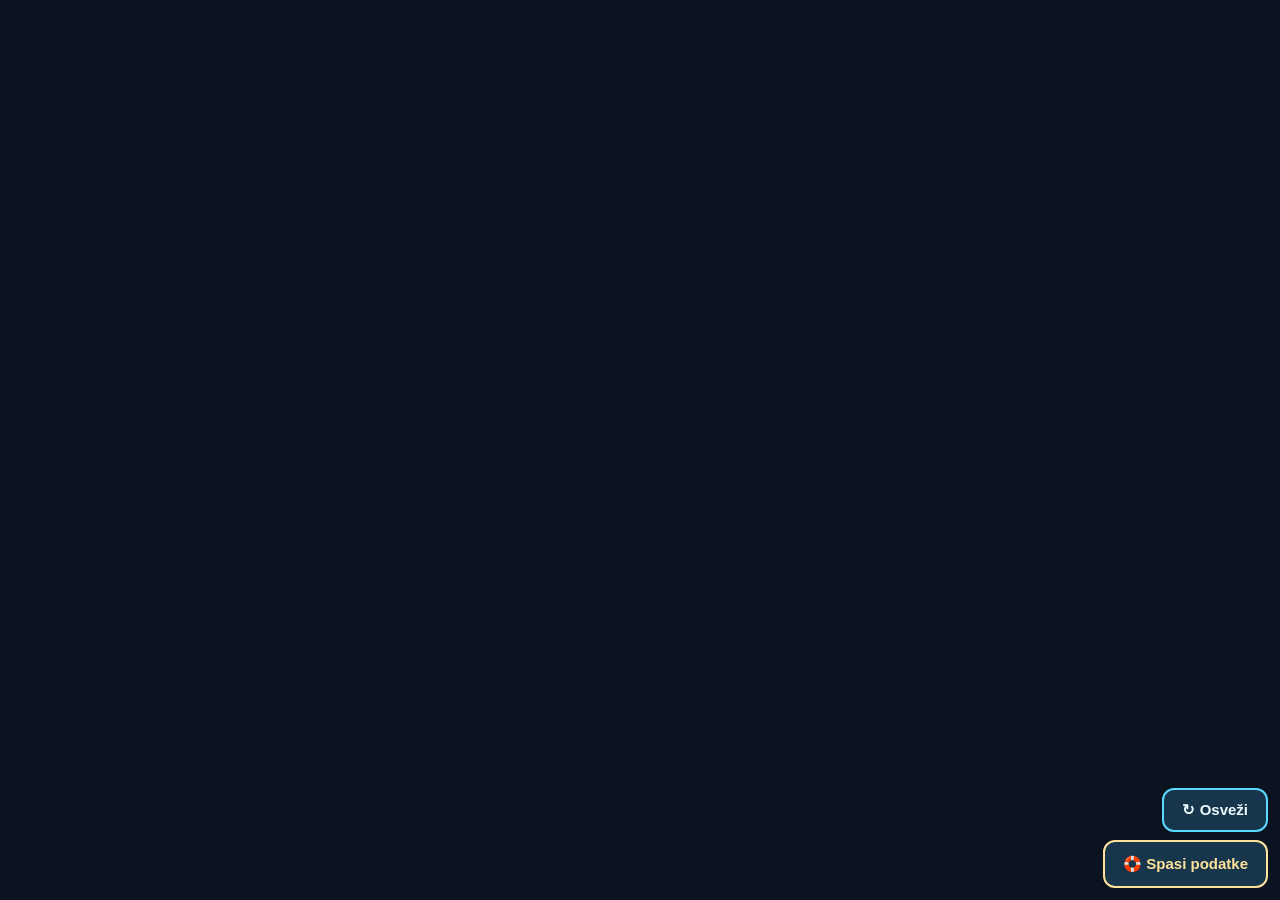
==== refresh.html @ 8f1d7c36 "Add daily photo calendar and cross-day module archives" ====
<!doctype html>
<html lang="sr-Latn">
<head>
  <meta charset="utf-8">
  <meta name="viewport" content="width=device-width,initial-scale=1">
  <meta name="theme-color" content="#0b1220">
  <title>TASKER osvežavanje</title>
  <style>
    *{box-sizing:border-box}body{margin:0;min-height:100vh;display:grid;place-items:center;padding:24px;background:#07101e;color:#eef7ff;font-family:Arial,sans-serif}
    main{width:min(92vw,460px);padding:30px;border:1px solid #3bff75;border-radius:22px;background:#10223a;text-align:center;box-shadow:0 0 35px rgba(59,255,117,.2)}
    .logo{display:grid;place-items:center;width:68px;height:68px;margin:0 auto 18px;border-radius:18px;background:#347ff0;font-size:38px;font-weight:900}
    h1{margin:0 0 10px}p{color:#9eb2c7;line-height:1.5}.bar{height:8px;margin-top:22px;overflow:hidden;border-radius:99px;background:#091525}.bar i{display:block;width:45%;height:100%;border-radius:inherit;background:#4cff7e;box-shadow:0 0 14px #4cff7e;animation:move 1s infinite alternate}
    @keyframes move{to{transform:translateX(120%)}}
  </style>
</head>
<body><main><div class="logo">T</div><h1>Osvežavam TASKER</h1><p>Briše se samo stara verzija aplikacije. Vaši zaposleni, materijal i dokumenti ostaju sačuvani.</p><div class="bar"><i></i></div></main>
<script>
(async()=>{
  try {
    if ('serviceWorker' in navigator) {
      const registrations=await navigator.serviceWorker.getRegistrations()
      await Promise.all(registrations.map((registration)=>registration.unregister()))
    }
    if ('caches' in window) {
      const names=await caches.keys()
      await Promise.all(names.filter((name)=>name.startsWith('tasker-')).map((name)=>caches.delete(name)))
    }
  } catch {}
  location.replace('./index.html?v=1122&fresh='+Date.now())
})()
</script></body></html>
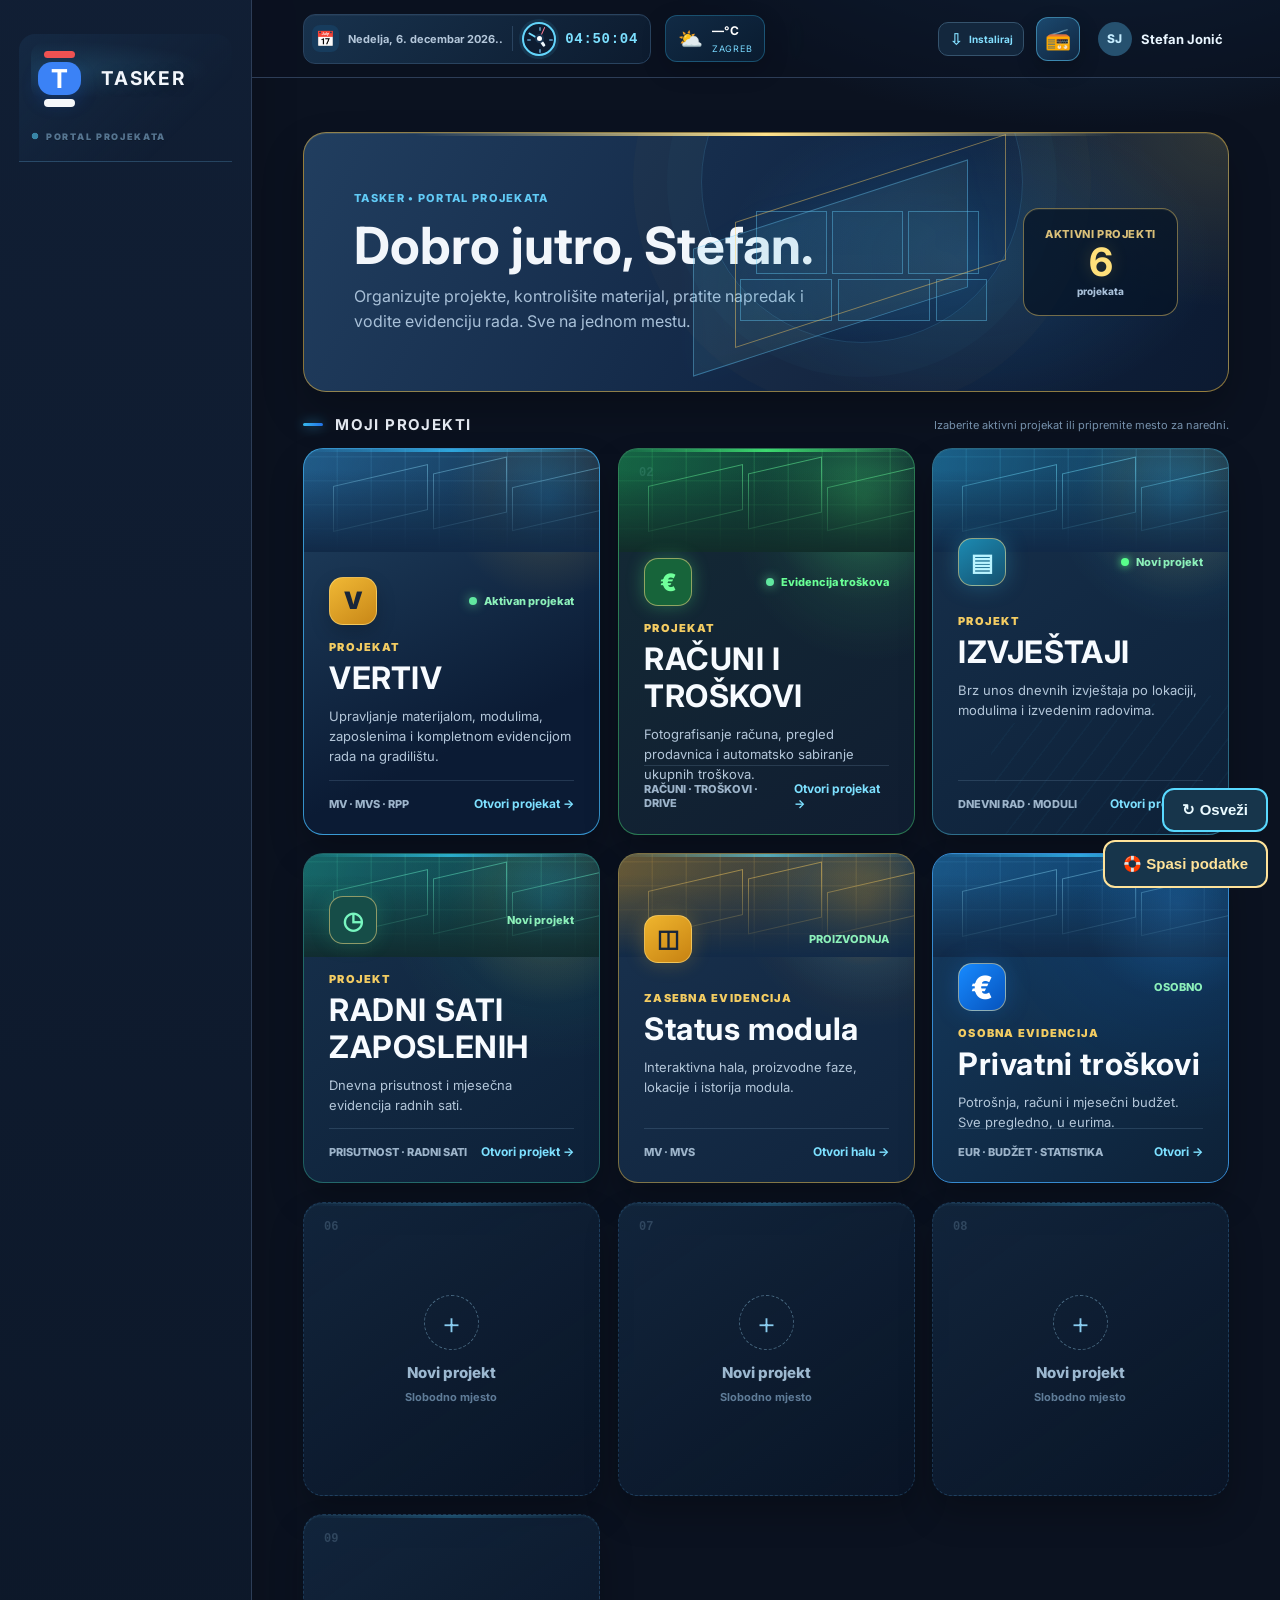
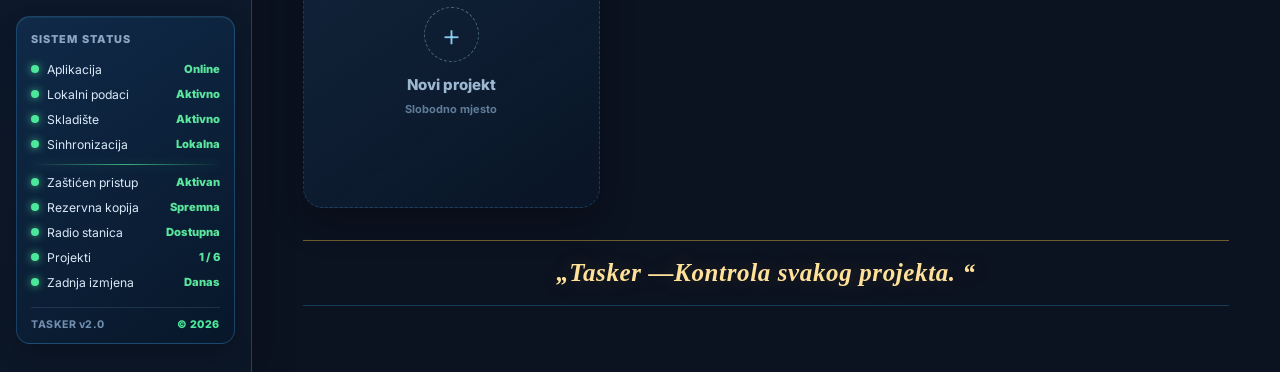
==== commit 6730f224: "Add dispatch remaining-work checklist and newest-first ordering" ====
--- a/refresh.html
+++ b/refresh.html
@@ -26,6 +26,6 @@
       await Promise.all(names.filter((name)=>name.startsWith('tasker-')).map((name)=>caches.delete(name)))
     }
   } catch {}
-  location.replace('./index.html?v=1122&fresh='+Date.now())
+  location.replace('./index.html?v=1125&fresh='+Date.now())
 })()
 </script></body></html>
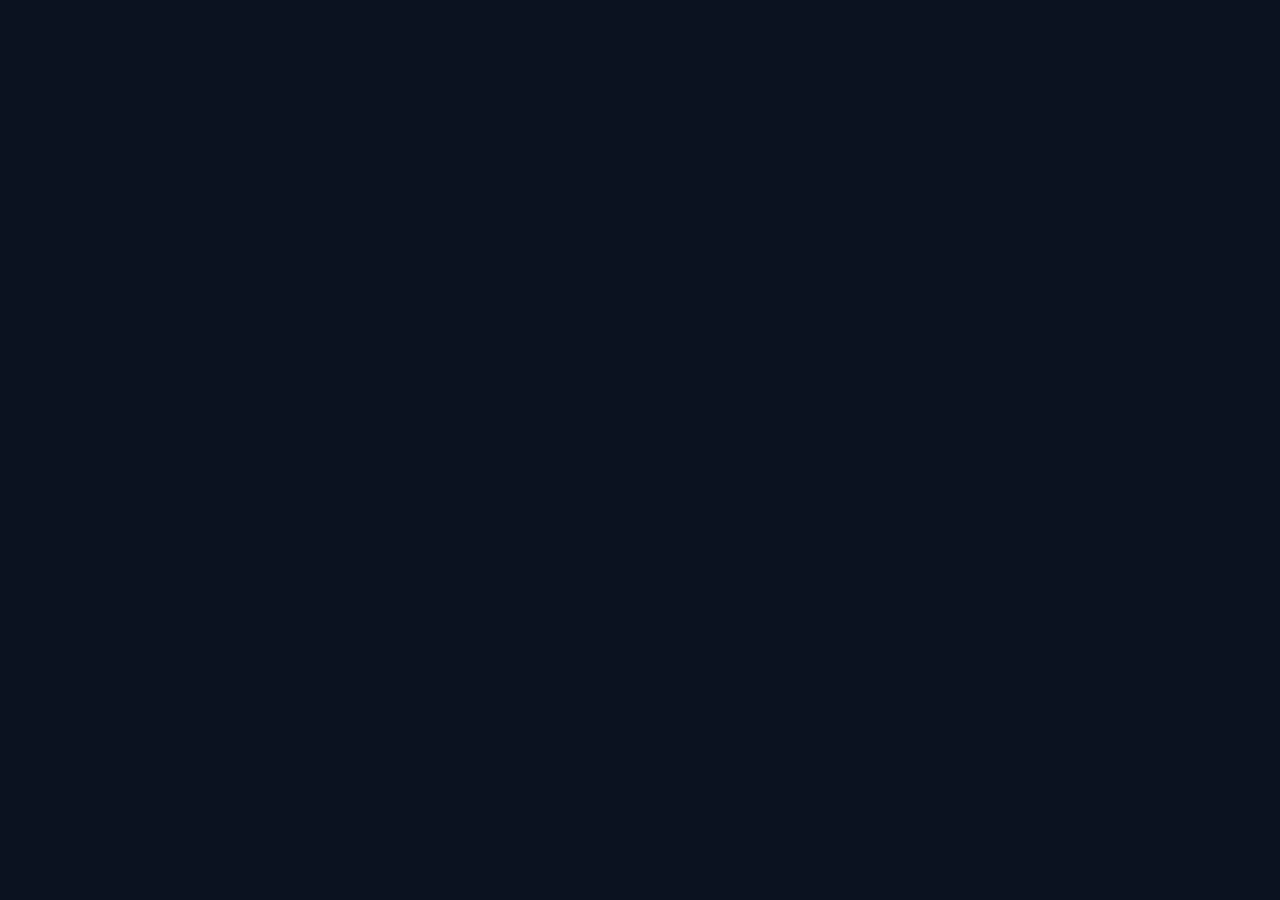
==== commit 4e805c0c: "Add editable departure order schedule with monthly colors and PDF" ====
--- a/refresh.html
+++ b/refresh.html
@@ -26,6 +26,6 @@
       await Promise.all(names.filter((name)=>name.startsWith('tasker-')).map((name)=>caches.delete(name)))
     }
   } catch {}
-  location.replace('./index.html?v=1125&fresh='+Date.now())
+  location.replace('./index.html?v=1126&fresh='+Date.now())
 })()
 </script></body></html>
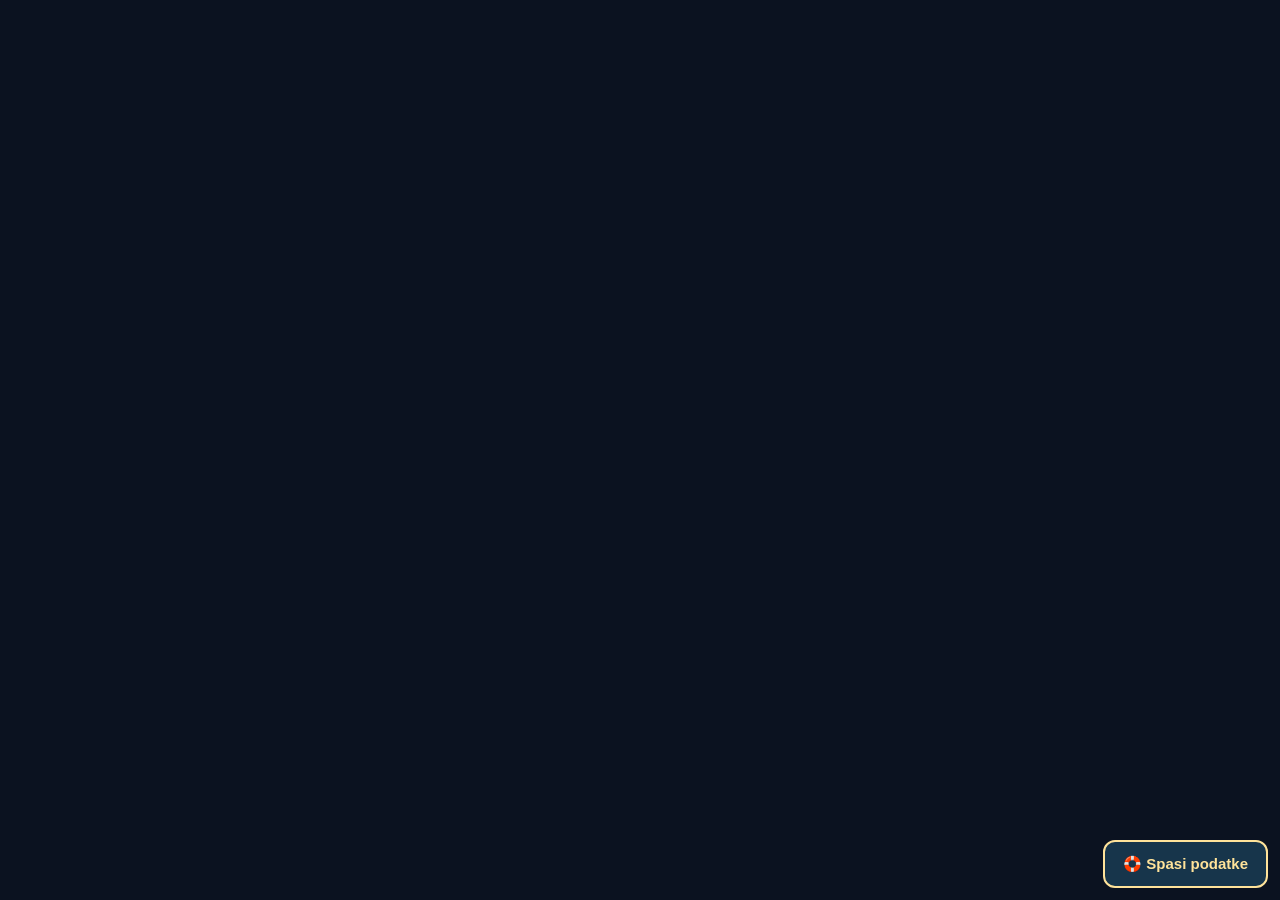
==== commit 5f4bf99f: "Separate schedule evidence month from planned departure date" ====
--- a/refresh.html
+++ b/refresh.html
@@ -26,6 +26,6 @@
       await Promise.all(names.filter((name)=>name.startsWith('tasker-')).map((name)=>caches.delete(name)))
     }
   } catch {}
-  location.replace('./index.html?v=1126&fresh='+Date.now())
+  location.replace('./index.html?v=1127&fresh='+Date.now())
 })()
 </script></body></html>
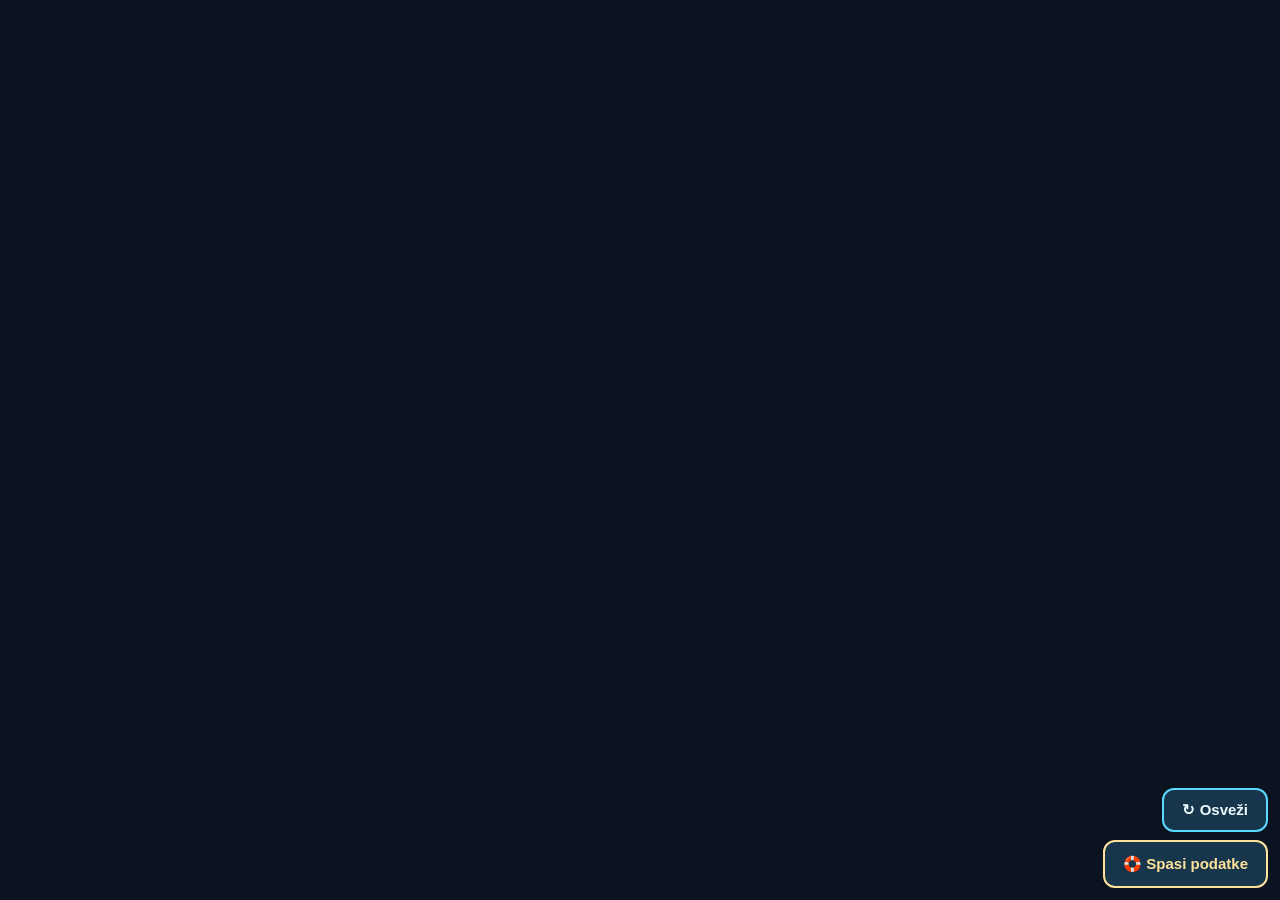
==== commit 591d6d20: "Add per-module remaining work checklists to departure schedule" ====
--- a/refresh.html
+++ b/refresh.html
@@ -26,6 +26,6 @@
       await Promise.all(names.filter((name)=>name.startsWith('tasker-')).map((name)=>caches.delete(name)))
     }
   } catch {}
-  location.replace('./index.html?v=1127&fresh='+Date.now())
+  location.replace('./index.html?v=1128&fresh='+Date.now())
 })()
 </script></body></html>
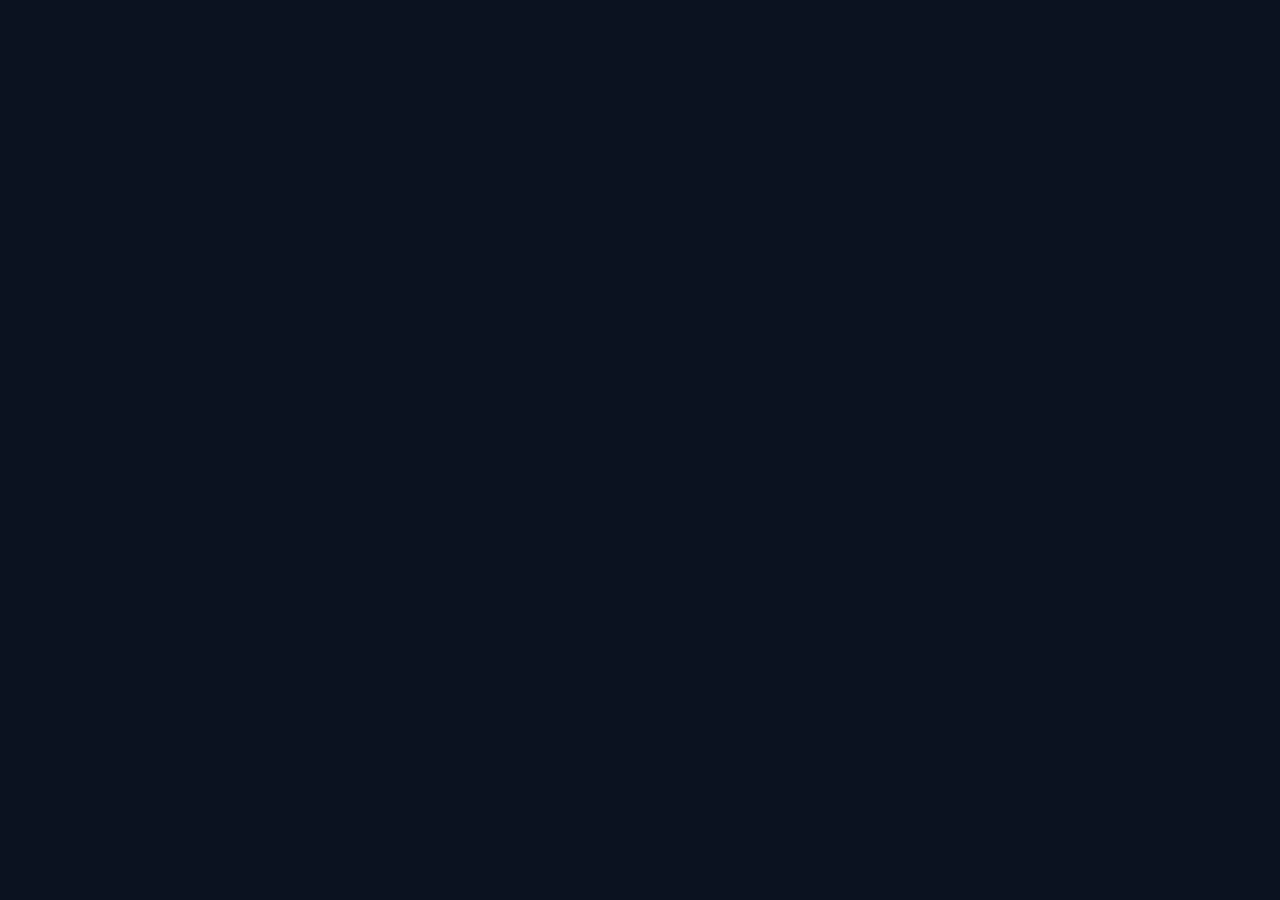
==== commit b0788d0d: "Polish departure schedule badges and compact action buttons" ====
--- a/refresh.html
+++ b/refresh.html
@@ -26,6 +26,6 @@
       await Promise.all(names.filter((name)=>name.startsWith('tasker-')).map((name)=>caches.delete(name)))
     }
   } catch {}
-  location.replace('./index.html?v=1128&fresh='+Date.now())
+  location.replace('./index.html?v=1129&fresh='+Date.now())
 })()
 </script></body></html>
